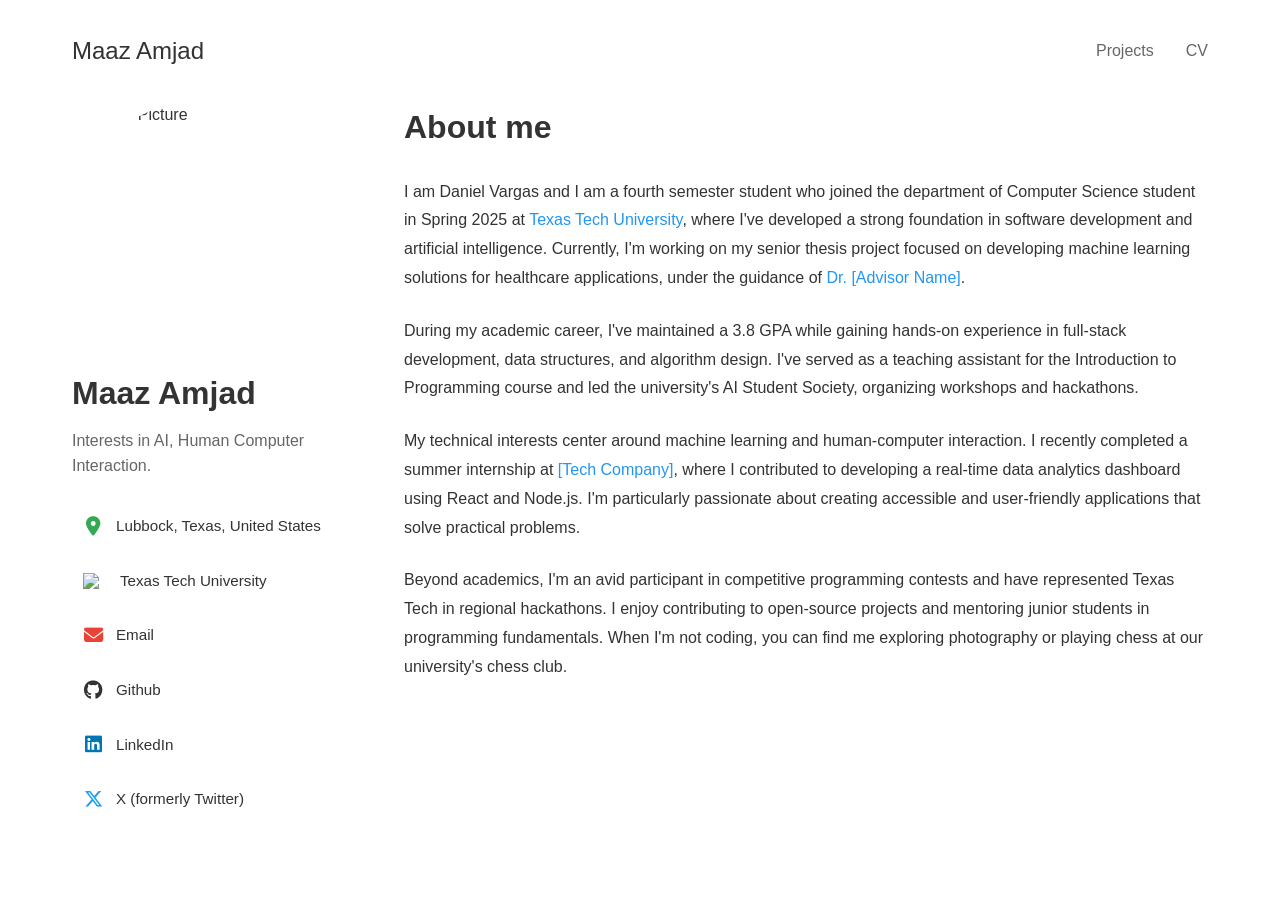
==== index.html @ a5badce0 "Name update" ====
<!DOCTYPE html>
<html lang="en">
<head>
    <meta charset="UTF-8">
    <meta name="viewport" content="width=device-width, initial-scale=1.0">
    <title>Maaz Amjad - Academic Profile</title>
    <link rel="stylesheet" href="https://cdnjs.cloudflare.com/ajax/libs/font-awesome/6.4.2/css/all.min.css">
    <style>
        * {
            margin: 0;
            padding: 0;
            box-sizing: border-box;
            font-family: 'Segoe UI', Tahoma, Geneva, Verdana, sans-serif;
        }

        body {
            background-color: #ffffff;
            color: #333;
            line-height: 1.6;
        }

        .container {
            max-width: 1200px;
            margin: 0 auto;
            padding: 2rem;
        }

        nav {
            display: flex;
            justify-content: space-between;
            align-items: center;
            margin-bottom: 2rem;
        }

        .name-title {
            font-size: 1.5rem;
            color: #333;
            text-decoration: none;
        }

        .nav-links {
            display: flex;
            gap: 2rem;
        }

        .nav-links a {
            text-decoration: none;
            color: #666;
            transition: color 0.3s;
        }

        .nav-links a:hover {
            color: #2196F3;
        }

        .profile-section {
            display: grid;
            grid-template-columns: 300px 1fr;
            gap: 2rem;
            margin-bottom: 2rem;
        }

        .profile-sidebar {
            display: flex;
            flex-direction: column;
            gap: 0.5rem;
        }

        .profile-image {
            width: 250px;
            height: 250px;
            border-radius: 50%;
            object-fit: cover;
            margin-bottom: 0.5rem;
        }

        .profile-info h1 {
            font-size: 2rem;
            margin-bottom: 0.5rem;
        }

        .interests {
            color: #666;
            margin-bottom: 1rem;
        }

        .social-links {
            display: flex;
            flex-direction: column;
            gap: 0.5rem;
        }

        .social-link {
            text-decoration: none;
            color: #333;
            display: flex;
            align-items: center;
            gap: 0.8rem;
            padding: 0.7rem;
            transition: all 0.3s ease;
            border-radius: 8px;
            font-size: 0.95rem;
        }

        .social-link i {
            width: 20px;
            text-align: center;
            font-size: 1.2rem;
        }

        .ttu-logo {
            width: 16px; /* Smaller logo size */
            height: 16px;
            margin-right: 0.5rem;
        }

        /* Colorful icons */
        .social-link.linkedin i {
            color: #0077b5;
        }

        .social-link.github i {
            color: #333;
        }

        .social-link.twitter i {
            color: #1DA1F2;
        }

        .social-link.email i {
            color: #EA4335;
        }

        .social-link.university i {
            color: #cc0000;
        }

        .social-link.location i {
            color: #34a853;
        }

        /* Hover effects */
        .social-link:hover {
            transform: translateX(5px);
            background-color: #f8f9fa;
        }

        .social-link.linkedin:hover {
            background-color: #e6f3f9;
        }

        .social-link.github:hover {
            background-color: #f6f8fa;
        }

        .social-link.twitter:hover {
            background-color: #e8f5fd;
        }

        .social-link.email:hover {
            background-color: #fef2f2;
        }

        .social-link.university:hover {
            background-color: #fff5f5;
        }

        .social-link.location:hover {
            background-color: #f2f8f4;
        }

        .main-content h2 {
            font-size: 2rem;
            color: #333;
            margin-bottom: 1.5rem;
        }

        .content-block {
            margin-bottom: 1.5rem;
            line-height: 1.8;
        }

        .highlight-link {
            color: #2196F3;
            text-decoration: none;
            transition: color 0.3s;
        }

        .highlight-link:hover {
            text-decoration: underline;
            color: #1976D2;
        }

        .content-block p {
            margin-bottom: 1rem;
        }

        @media (max-width: 768px) {
            .profile-section {
                grid-template-columns: 1fr;
            }

            .profile-sidebar {
                align-items: center;
                text-align: center;
            }

            .nav-links {
                display: none;
            }

            .social-link {
                justify-content: center;
            }
        }
    </style>
</head>
<body>
    <div class="container">
        <nav>
            <a href="index.html" class="name-title">Maaz Amjad</a>
            <div class="nav-links">
                <a href="projects.html">Projects</a>
                <a href="files/Maaz_cv.pdf" target="_blank">CV</a>
            </div>
        </nav>

        <div class="profile-section">
            <div class="profile-sidebar">
                <img src="images/profile.jpg" alt="Profile Picture" class="profile-image">
                <h1>Maaz Amjad</h1>
                <p class="interests">Interests in AI, Human Computer Interaction.</p>
                <div class="social-links">
                    <a href="#" class="social-link location">
                        <i class="fas fa-map-marker-alt"></i>
                        Lubbock, Texas, United States
                    </a>
                    <a href="https://www.ttu.edu" class="social-link university" target="_blank">
                        <img src="images/logo.png" alt="TTU Logo" class="ttu-logo">
                        Texas Tech University
                    </a>
                    <a href="mailto:maaz.amjad@ttu.edu" class="social-link email">
                        <i class="fas fa-envelope"></i>
                        Email
                    </a>
                    <a href="https://github.com/MaazAmjad" class="social-link github" target="_blank">
                        <i class="fab fa-github"></i>
                        Github
                    </a>
                    <a href="https://www.linkedin.com/in/maazmjad/" class="social-link linkedin" target="_blank">
                        <i class="fab fa-linkedin"></i>
                        LinkedIn
                    </a>
                    <a href="https://x.com/MaazAmjad13" class="social-link twitter" target="_blank">
                        <i class="fab fa-x-twitter"></i>
                        X (formerly Twitter)
                    </a>
                </div>
            </div>

            <div class="main-content">
                <h2>About me</h2>
                <div class="content-block">
                    <p> I am Daniel Vargas and I am a fourth semester student who joined the department of Computer Science student in Spring 2025 at <a href="https://www.ttu.edu" class="highlight-link" target="_blank">Texas Tech University</a>, where I've developed a strong foundation in software development and artificial intelligence. Currently, I'm working on my senior thesis project focused on developing machine learning solutions for healthcare applications, under the guidance of <a href="#" class="highlight-link">Dr. [Advisor Name]</a>.</p>
                </div>

                <div class="content-block">
                    <p>During my academic career, I've maintained a 3.8 GPA while gaining hands-on experience in full-stack development, data structures, and algorithm design. I've served as a teaching assistant for the Introduction to Programming course and led the university's AI Student Society, organizing workshops and hackathons.</p>
                </div>

                <div class="content-block">
                    <p>My technical interests center around machine learning and human-computer interaction. I recently completed a summer internship at <a href="#" class="highlight-link">[Tech Company]</a>, where I contributed to developing a real-time data analytics dashboard using React and Node.js. I'm particularly passionate about creating accessible and user-friendly applications that solve practical problems.</p>
                </div>

                <div class="content-block">
                    <p>Beyond academics, I'm an avid participant in competitive programming contests and have represented Texas Tech in regional hackathons. I enjoy contributing to open-source projects and mentoring junior students in programming fundamentals. When I'm not coding, you can find me exploring photography or playing chess at our university's chess club.</p>
                </div>
            </div>
        </div>
    </div>
</body>
</html>
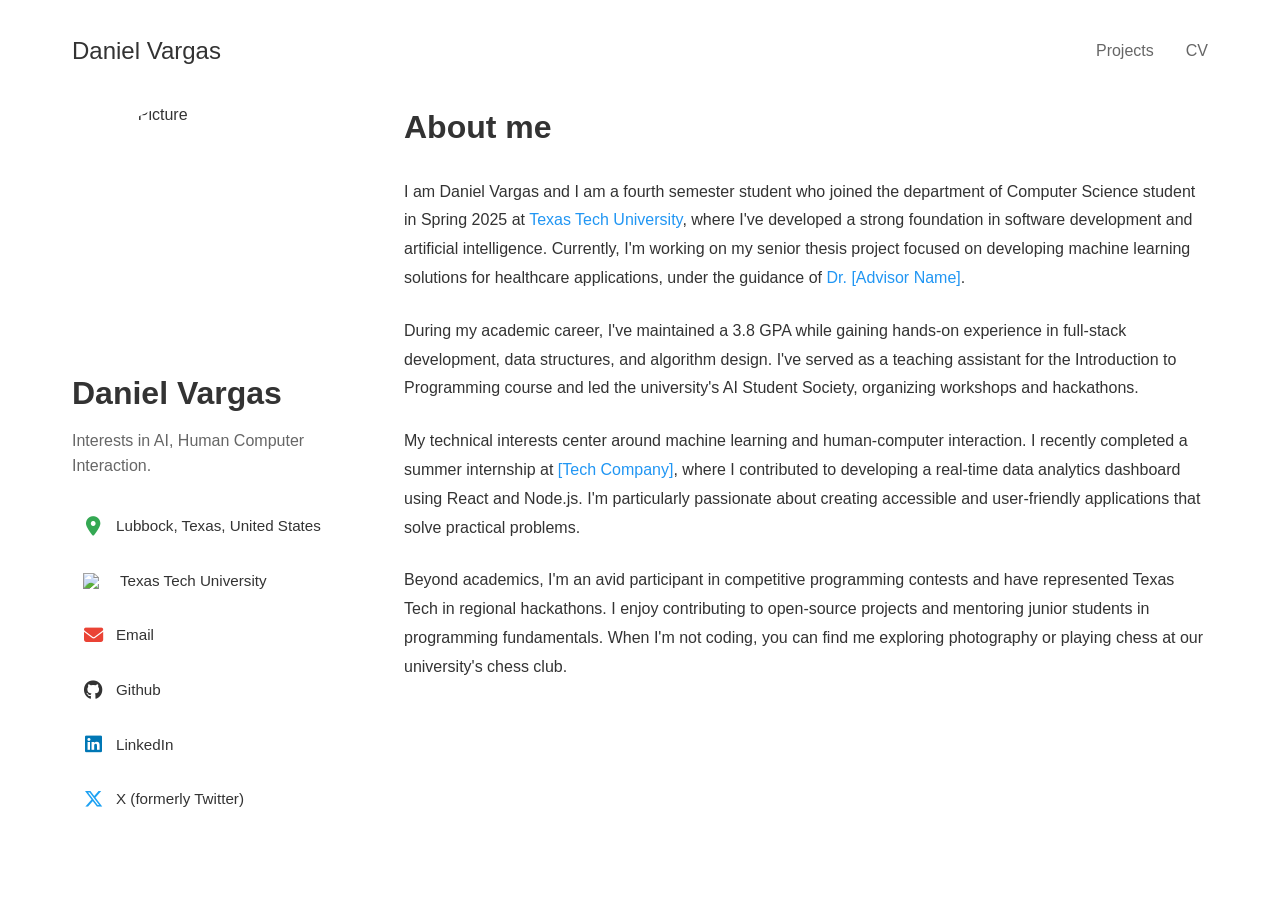
==== commit e42257d2: "pfp update" ====
--- a/index.html
+++ b/index.html
@@ -218,7 +218,7 @@
 <body>
     <div class="container">
         <nav>
-            <a href="index.html" class="name-title">Maaz Amjad</a>
+            <a href="index.html" class="name-title">Daniel Vargas</a>
             <div class="nav-links">
                 <a href="projects.html">Projects</a>
                 <a href="files/Maaz_cv.pdf" target="_blank">CV</a>
@@ -227,8 +227,8 @@
 
         <div class="profile-section">
             <div class="profile-sidebar">
-                <img src="images/profile.jpg" alt="Profile Picture" class="profile-image">
-                <h1>Maaz Amjad</h1>
+                <img src="images/profile.png" alt="Profile Picture" class="profile-image">
+                <h1>Daniel Vargas</h1>
                 <p class="interests">Interests in AI, Human Computer Interaction.</p>
                 <div class="social-links">
                     <a href="#" class="social-link location">
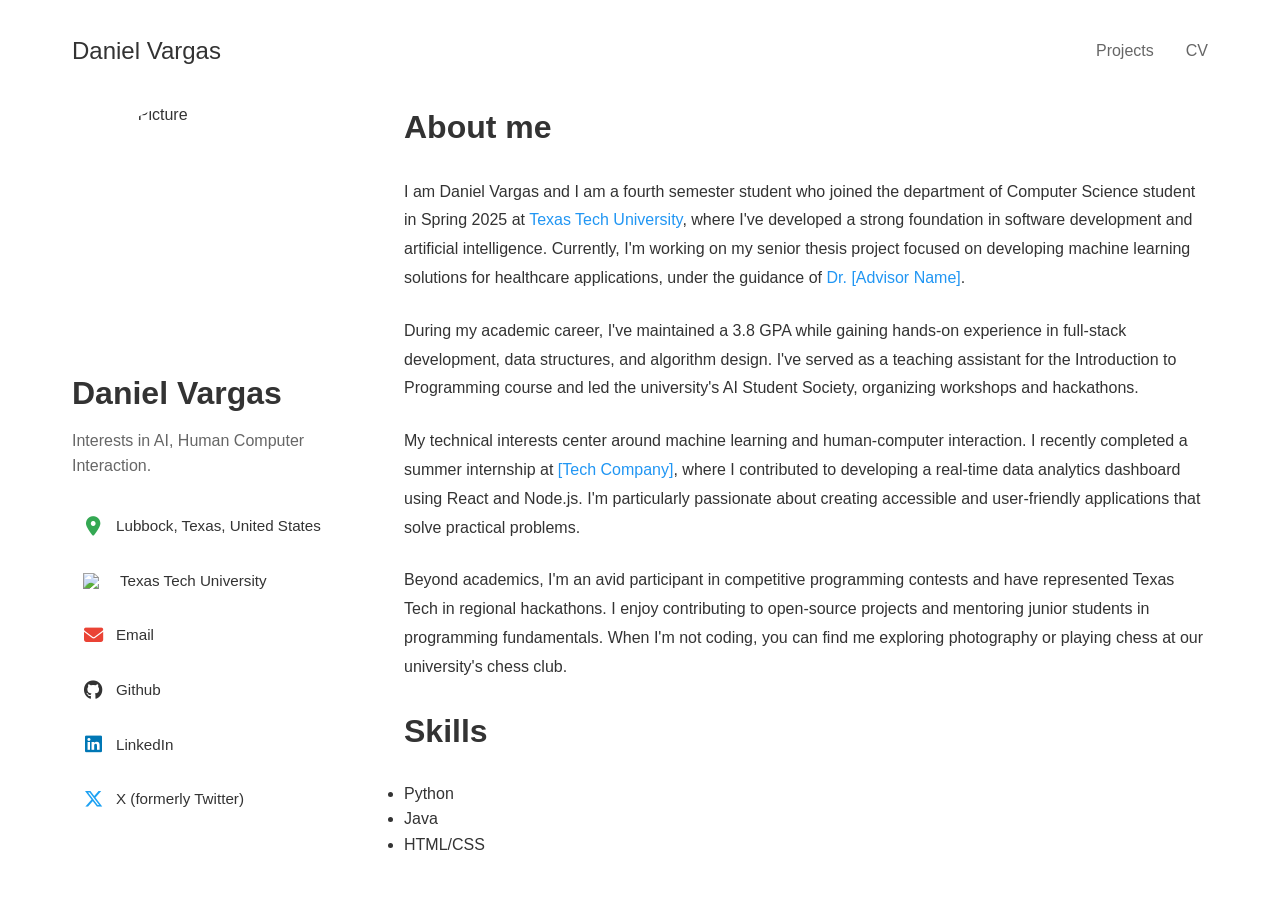
==== commit 65ff9e8e: "basis skills list" ====
--- a/index.html
+++ b/index.html
@@ -275,6 +275,17 @@
                 <div class="content-block">
                     <p>Beyond academics, I'm an avid participant in competitive programming contests and have represented Texas Tech in regional hackathons. I enjoy contributing to open-source projects and mentoring junior students in programming fundamentals. When I'm not coding, you can find me exploring photography or playing chess at our university's chess club.</p>
                 </div>
+            
+                <section class = "skills-section" id="skills">
+                    <h2>Skills</h2>
+
+                    <ul class="skills-list">
+                        <li>Python</li>
+                        <li>Java</li>
+                        <li>HTML/CSS</li>
+                    </ul>
+                </section>
+            
             </div>
         </div>
     </div>
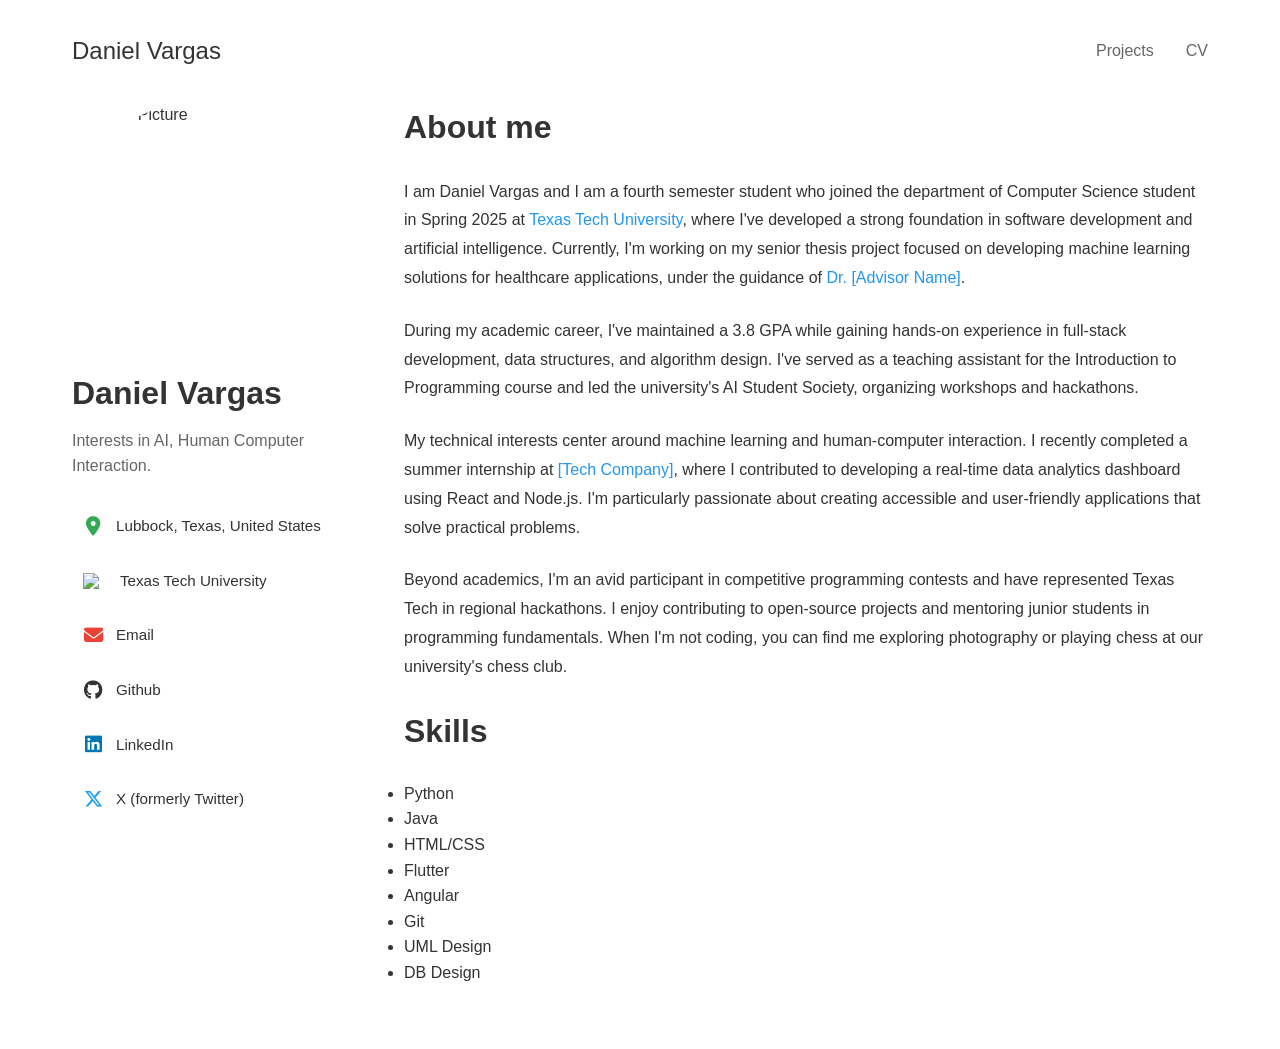
==== commit 64b3c08a: "more skills" ====
--- a/index.html
+++ b/index.html
@@ -283,6 +283,11 @@
                         <li>Python</li>
                         <li>Java</li>
                         <li>HTML/CSS</li>
+                        <li>Flutter</li>
+                        <li>Angular</li>
+                        <li>Git</li>
+                        <li>UML Design</li>
+                        <li>DB Design</li>
                     </ul>
                 </section>
             
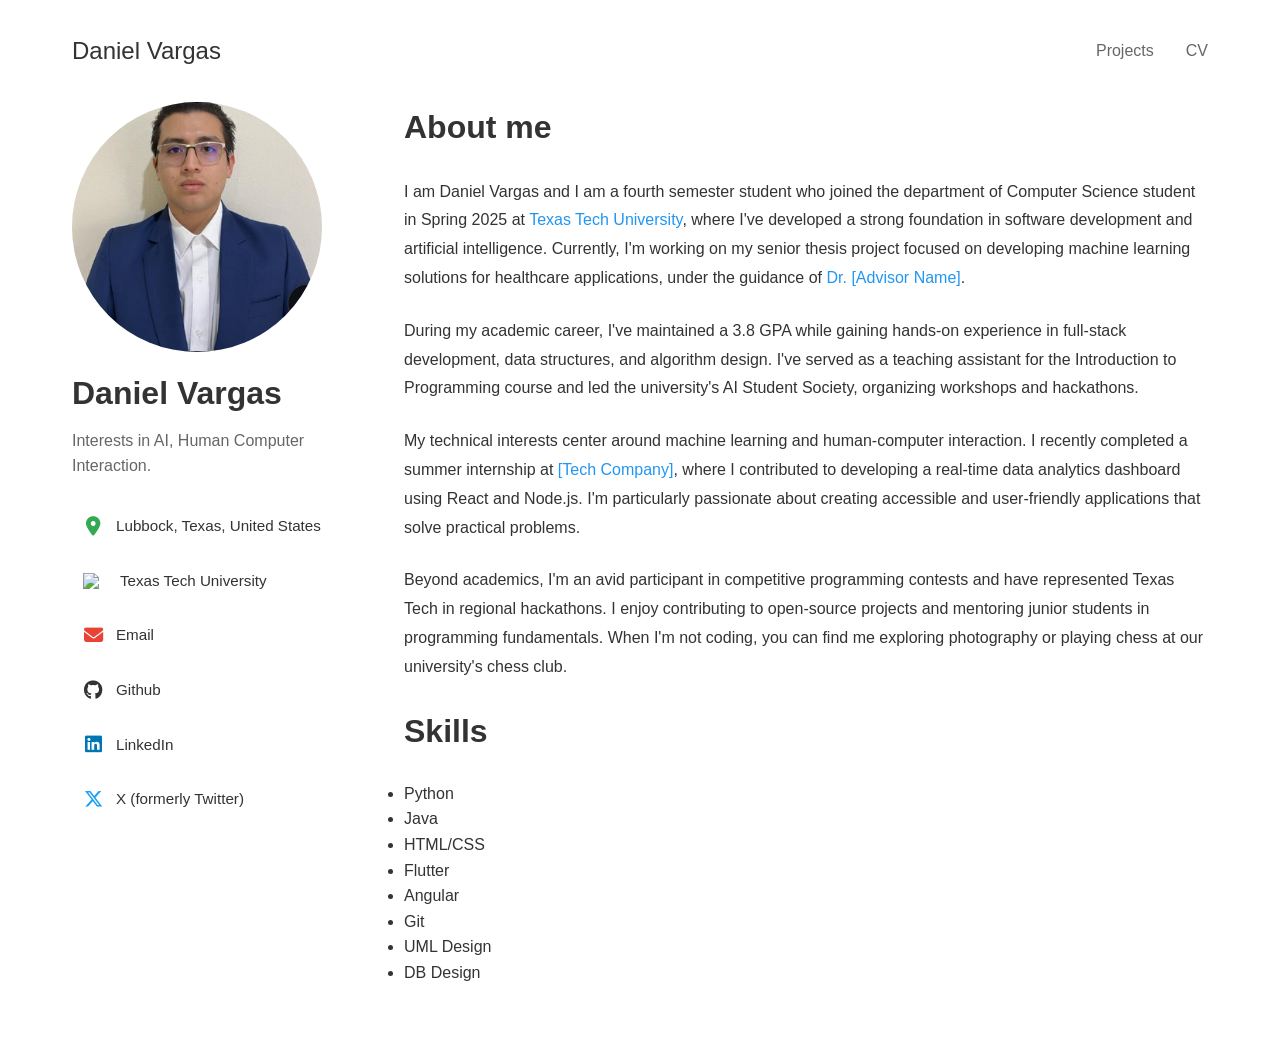
==== commit bf13ec7d: "Pages Abstraction" ====
--- a/index.html
+++ b/index.html
@@ -3,224 +3,16 @@
 <head>
     <meta charset="UTF-8">
     <meta name="viewport" content="width=device-width, initial-scale=1.0">
-    <title>Maaz Amjad - Academic Profile</title>
+    <title>Daniel Vargas - Academic Profile</title>
     <link rel="stylesheet" href="https://cdnjs.cloudflare.com/ajax/libs/font-awesome/6.4.2/css/all.min.css">
-    <style>
-        * {
-            margin: 0;
-            padding: 0;
-            box-sizing: border-box;
-            font-family: 'Segoe UI', Tahoma, Geneva, Verdana, sans-serif;
-        }
-
-        body {
-            background-color: #ffffff;
-            color: #333;
-            line-height: 1.6;
-        }
-
-        .container {
-            max-width: 1200px;
-            margin: 0 auto;
-            padding: 2rem;
-        }
-
-        nav {
-            display: flex;
-            justify-content: space-between;
-            align-items: center;
-            margin-bottom: 2rem;
-        }
-
-        .name-title {
-            font-size: 1.5rem;
-            color: #333;
-            text-decoration: none;
-        }
-
-        .nav-links {
-            display: flex;
-            gap: 2rem;
-        }
-
-        .nav-links a {
-            text-decoration: none;
-            color: #666;
-            transition: color 0.3s;
-        }
-
-        .nav-links a:hover {
-            color: #2196F3;
-        }
-
-        .profile-section {
-            display: grid;
-            grid-template-columns: 300px 1fr;
-            gap: 2rem;
-            margin-bottom: 2rem;
-        }
-
-        .profile-sidebar {
-            display: flex;
-            flex-direction: column;
-            gap: 0.5rem;
-        }
-
-        .profile-image {
-            width: 250px;
-            height: 250px;
-            border-radius: 50%;
-            object-fit: cover;
-            margin-bottom: 0.5rem;
-        }
-
-        .profile-info h1 {
-            font-size: 2rem;
-            margin-bottom: 0.5rem;
-        }
-
-        .interests {
-            color: #666;
-            margin-bottom: 1rem;
-        }
-
-        .social-links {
-            display: flex;
-            flex-direction: column;
-            gap: 0.5rem;
-        }
-
-        .social-link {
-            text-decoration: none;
-            color: #333;
-            display: flex;
-            align-items: center;
-            gap: 0.8rem;
-            padding: 0.7rem;
-            transition: all 0.3s ease;
-            border-radius: 8px;
-            font-size: 0.95rem;
-        }
-
-        .social-link i {
-            width: 20px;
-            text-align: center;
-            font-size: 1.2rem;
-        }
-
-        .ttu-logo {
-            width: 16px; /* Smaller logo size */
-            height: 16px;
-            margin-right: 0.5rem;
-        }
-
-        /* Colorful icons */
-        .social-link.linkedin i {
-            color: #0077b5;
-        }
-
-        .social-link.github i {
-            color: #333;
-        }
-
-        .social-link.twitter i {
-            color: #1DA1F2;
-        }
-
-        .social-link.email i {
-            color: #EA4335;
-        }
-
-        .social-link.university i {
-            color: #cc0000;
-        }
-
-        .social-link.location i {
-            color: #34a853;
-        }
-
-        /* Hover effects */
-        .social-link:hover {
-            transform: translateX(5px);
-            background-color: #f8f9fa;
-        }
-
-        .social-link.linkedin:hover {
-            background-color: #e6f3f9;
-        }
-
-        .social-link.github:hover {
-            background-color: #f6f8fa;
-        }
-
-        .social-link.twitter:hover {
-            background-color: #e8f5fd;
-        }
-
-        .social-link.email:hover {
-            background-color: #fef2f2;
-        }
-
-        .social-link.university:hover {
-            background-color: #fff5f5;
-        }
-
-        .social-link.location:hover {
-            background-color: #f2f8f4;
-        }
-
-        .main-content h2 {
-            font-size: 2rem;
-            color: #333;
-            margin-bottom: 1.5rem;
-        }
-
-        .content-block {
-            margin-bottom: 1.5rem;
-            line-height: 1.8;
-        }
-
-        .highlight-link {
-            color: #2196F3;
-            text-decoration: none;
-            transition: color 0.3s;
-        }
-
-        .highlight-link:hover {
-            text-decoration: underline;
-            color: #1976D2;
-        }
-
-        .content-block p {
-            margin-bottom: 1rem;
-        }
-
-        @media (max-width: 768px) {
-            .profile-section {
-                grid-template-columns: 1fr;
-            }
-
-            .profile-sidebar {
-                align-items: center;
-                text-align: center;
-            }
-
-            .nav-links {
-                display: none;
-            }
-
-            .social-link {
-                justify-content: center;
-            }
-        }
-    </style>
+    <link rel="stylesheet" href="styles.css">
 </head>
 <body>
     <div class="container">
         <nav>
             <a href="index.html" class="name-title">Daniel Vargas</a>
             <div class="nav-links">
-                <a href="projects.html">Projects</a>
+                <a href="projects/index.html">Projects</a>
                 <a href="files/Maaz_cv.pdf" target="_blank">CV</a>
             </div>
         </nav>
--- a/styles.css
+++ b/styles.css
@@ -0,0 +1,207 @@
+* {
+    margin: 0;
+    padding: 0;
+    box-sizing: border-box;
+    font-family: 'Segoe UI', Tahoma, Geneva, Verdana, sans-serif;
+}
+
+body {
+    background-color: #ffffff;
+    color: #333;
+    line-height: 1.6;
+}
+
+.container {
+    max-width: 1200px;
+    margin: 0 auto;
+    padding: 2rem;
+}
+
+nav {
+    display: flex;
+    justify-content: space-between;
+    align-items: center;
+    margin-bottom: 2rem;
+}
+
+.name-title {
+    font-size: 1.5rem;
+    color: #333;
+    text-decoration: none;
+}
+
+.nav-links {
+    display: flex;
+    gap: 2rem;
+}
+
+.nav-links a {
+    text-decoration: none;
+    color: #666;
+    transition: color 0.3s;
+}
+
+.nav-links a:hover {
+    color: #2196F3;
+}
+
+.profile-section {
+    display: grid;
+    grid-template-columns: 300px 1fr;
+    gap: 2rem;
+    margin-bottom: 2rem;
+}
+
+.profile-sidebar {
+    display: flex;
+    flex-direction: column;
+    gap: 0.5rem;
+}
+
+.profile-image {
+    width: 250px;
+    height: 250px;
+    border-radius: 50%;
+    object-fit: cover;
+    margin-bottom: 0.5rem;
+}
+
+.profile-info h1 {
+    font-size: 2rem;
+    margin-bottom: 0.5rem;
+}
+
+.interests {
+    color: #666;
+    margin-bottom: 1rem;
+}
+
+.social-links {
+    display: flex;
+    flex-direction: column;
+    gap: 0.5rem;
+}
+
+.social-link {
+    text-decoration: none;
+    color: #333;
+    display: flex;
+    align-items: center;
+    gap: 0.8rem;
+    padding: 0.7rem;
+    transition: all 0.3s ease;
+    border-radius: 8px;
+    font-size: 0.95rem;
+}
+
+.social-link i {
+    width: 20px;
+    text-align: center;
+    font-size: 1.2rem;
+}
+
+.ttu-logo {
+    width: 16px; /* Smaller logo size */
+    height: 16px;
+    margin-right: 0.5rem;
+}
+
+/* Colorful icons */
+.social-link.linkedin i {
+    color: #0077b5;
+}
+
+.social-link.github i {
+    color: #333;
+}
+
+.social-link.twitter i {
+    color: #1DA1F2;
+}
+
+.social-link.email i {
+    color: #EA4335;
+}
+
+.social-link.university i {
+    color: #cc0000;
+}
+
+.social-link.location i {
+    color: #34a853;
+}
+
+/* Hover effects */
+.social-link:hover {
+    transform: translateX(5px);
+    background-color: #f8f9fa;
+}
+
+.social-link.linkedin:hover {
+    background-color: #e6f3f9;
+}
+
+.social-link.github:hover {
+    background-color: #f6f8fa;
+}
+
+.social-link.twitter:hover {
+    background-color: #e8f5fd;
+}
+
+.social-link.email:hover {
+    background-color: #fef2f2;
+}
+
+.social-link.university:hover {
+    background-color: #fff5f5;
+}
+
+.social-link.location:hover {
+    background-color: #f2f8f4;
+}
+
+.main-content h2 {
+    font-size: 2rem;
+    color: #333;
+    margin-bottom: 1.5rem;
+}
+
+.content-block {
+    margin-bottom: 1.5rem;
+    line-height: 1.8;
+}
+
+.highlight-link {
+    color: #2196F3;
+    text-decoration: none;
+    transition: color 0.3s;
+}
+
+.highlight-link:hover {
+    text-decoration: underline;
+    color: #1976D2;
+}
+
+.content-block p {
+    margin-bottom: 1rem;
+}
+
+@media (max-width: 768px) {
+    .profile-section {
+        grid-template-columns: 1fr;
+    }
+
+    .profile-sidebar {
+        align-items: center;
+        text-align: center;
+    }
+
+    .nav-links {
+        display: none;
+    }
+
+    .social-link {
+        justify-content: center;
+    }
+}
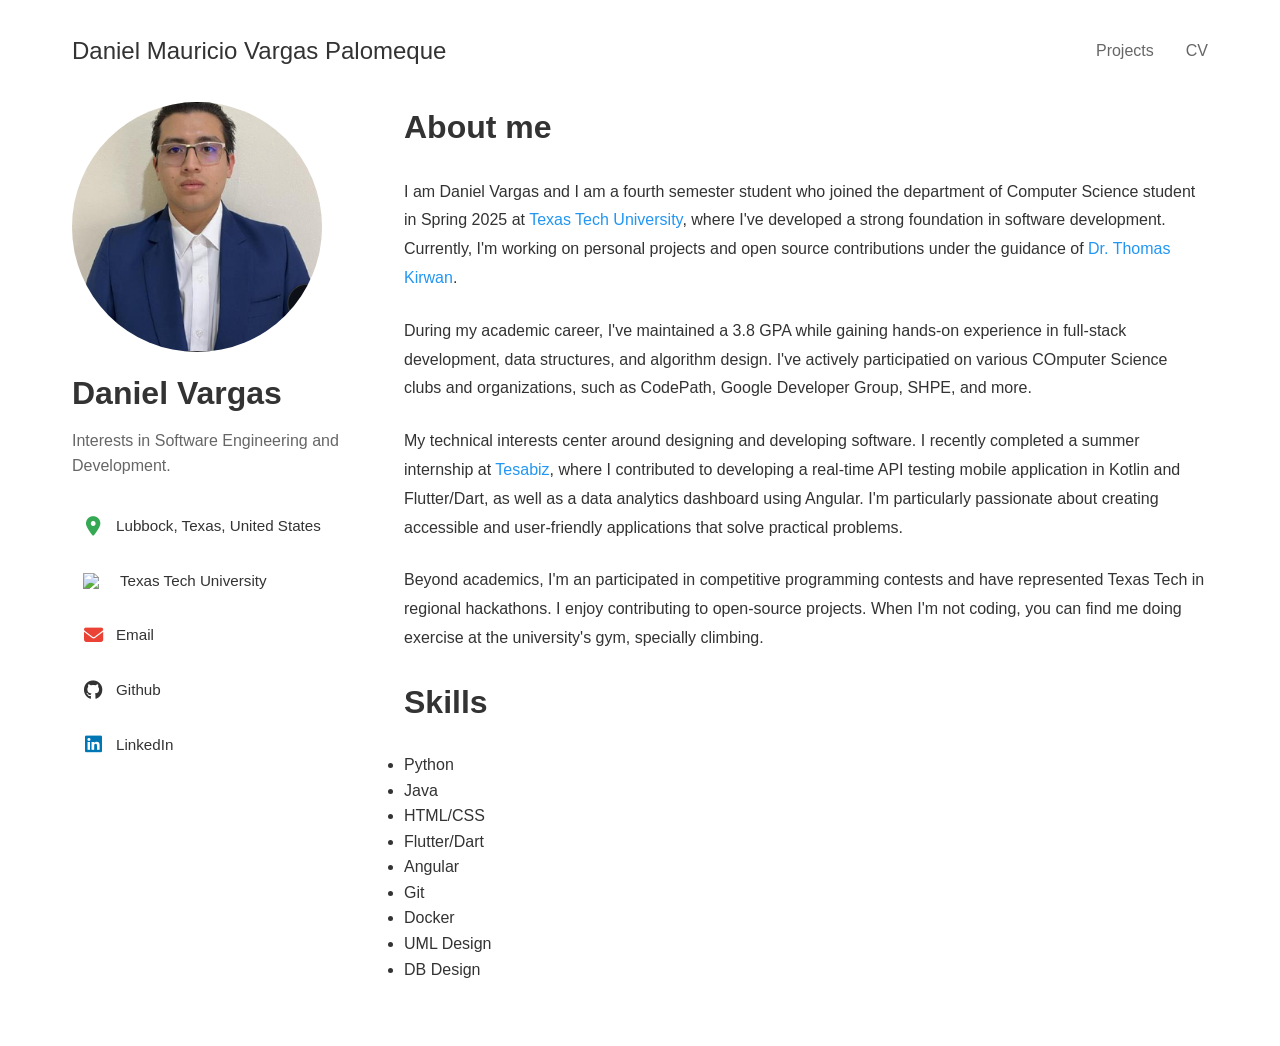
==== commit 908e7d8e: "Main landing page clean up" ====
--- a/index.html
+++ b/index.html
@@ -10,10 +10,11 @@
 <body>
     <div class="container">
         <nav>
-            <a href="index.html" class="name-title">Daniel Vargas</a>
+            <a href="index.html" class="name-title">Daniel Mauricio Vargas Palomeque</a>
             <div class="nav-links">
                 <a href="projects/index.html">Projects</a>
-                <a href="files/Maaz_cv.pdf" target="_blank">CV</a>
+                <!-- <a href="files/Vargas_cv.pdf" target="_blank">CV</a> -->
+                <a href="cv/index.html">CV</a>
             </div>
         </nav>
 
@@ -21,7 +22,7 @@
             <div class="profile-sidebar">
                 <img src="images/profile.png" alt="Profile Picture" class="profile-image">
                 <h1>Daniel Vargas</h1>
-                <p class="interests">Interests in AI, Human Computer Interaction.</p>
+                <p class="interests">Interests in Software Engineering and Development.</p>
                 <div class="social-links">
                     <a href="#" class="social-link location">
                         <i class="fas fa-map-marker-alt"></i>
@@ -31,41 +32,52 @@
                         <img src="images/logo.png" alt="TTU Logo" class="ttu-logo">
                         Texas Tech University
                     </a>
-                    <a href="mailto:maaz.amjad@ttu.edu" class="social-link email">
+                    <a href="mailto:var28790@ttu.edu" class="social-link email">
                         <i class="fas fa-envelope"></i>
                         Email
                     </a>
-                    <a href="https://github.com/MaazAmjad" class="social-link github" target="_blank">
+                    <a href="https://github.com/DanMauVarPal" class="social-link github" target="_blank">
                         <i class="fab fa-github"></i>
                         Github
                     </a>
-                    <a href="https://www.linkedin.com/in/maazmjad/" class="social-link linkedin" target="_blank">
+                    <a href="https://www.linkedin.com/in/danmauvarpal/" class="social-link linkedin" target="_blank">
                         <i class="fab fa-linkedin"></i>
                         LinkedIn
                     </a>
-                    <a href="https://x.com/MaazAmjad13" class="social-link twitter" target="_blank">
+                    <!-- <a href="https://x.com/MaazAmjad13" class="social-link twitter" target="_blank">
                         <i class="fab fa-x-twitter"></i>
                         X (formerly Twitter)
-                    </a>
+                    </a> -->
                 </div>
             </div>
 
             <div class="main-content">
                 <h2>About me</h2>
                 <div class="content-block">
-                    <p> I am Daniel Vargas and I am a fourth semester student who joined the department of Computer Science student in Spring 2025 at <a href="https://www.ttu.edu" class="highlight-link" target="_blank">Texas Tech University</a>, where I've developed a strong foundation in software development and artificial intelligence. Currently, I'm working on my senior thesis project focused on developing machine learning solutions for healthcare applications, under the guidance of <a href="#" class="highlight-link">Dr. [Advisor Name]</a>.</p>
+                    <p> I am Daniel Vargas and I am a fourth semester student who joined the department of Computer Science 
+                        student in Spring 2025 at <a href="https://www.ttu.edu" class="highlight-link" target="_blank">Texas Tech University</a>, 
+                        where I've developed a strong foundation in software development. Currently, I'm working on personal 
+                        projects and open source contributions under the guidance of <a href="#" class="highlight-link">Dr. Thomas Kirwan</a>.</p>
                 </div>
 
                 <div class="content-block">
-                    <p>During my academic career, I've maintained a 3.8 GPA while gaining hands-on experience in full-stack development, data structures, and algorithm design. I've served as a teaching assistant for the Introduction to Programming course and led the university's AI Student Society, organizing workshops and hackathons.</p>
+                    <p>During my academic career, I've maintained a 3.8 GPA while gaining hands-on experience in full-stack development, 
+                        data structures, and algorithm design. I've actively participatied on various COmputer Science clubs and organizations, 
+                        such as CodePath, Google Developer Group, SHPE, and more.</p>
                 </div>
 
                 <div class="content-block">
-                    <p>My technical interests center around machine learning and human-computer interaction. I recently completed a summer internship at <a href="#" class="highlight-link">[Tech Company]</a>, where I contributed to developing a real-time data analytics dashboard using React and Node.js. I'm particularly passionate about creating accessible and user-friendly applications that solve practical problems.</p>
+                    <p>My technical interests center around designing and developing software. I recently completed 
+                        a summer internship at <a href="https://www.linkedin.com/company/tesabiz/" class="highlight-link">Tesabiz</a>, 
+                        where I contributed to developing a real-time API testing mobile application in Kotlin and Flutter/Dart, 
+                        as well as a data analytics dashboard using Angular. I'm particularly passionate about creating accessible 
+                        and user-friendly applications that solve practical problems.</p>
                 </div>
 
                 <div class="content-block">
-                    <p>Beyond academics, I'm an avid participant in competitive programming contests and have represented Texas Tech in regional hackathons. I enjoy contributing to open-source projects and mentoring junior students in programming fundamentals. When I'm not coding, you can find me exploring photography or playing chess at our university's chess club.</p>
+                    <p>Beyond academics, I'm an participated in competitive programming contests and have represented Texas Tech 
+                        in regional hackathons. I enjoy contributing to open-source projects. When I'm not coding, you can find me 
+                        doing exercise at the university's gym, specially climbing.</p>
                 </div>
             
                 <section class = "skills-section" id="skills">
@@ -75,9 +87,10 @@
                         <li>Python</li>
                         <li>Java</li>
                         <li>HTML/CSS</li>
-                        <li>Flutter</li>
+                        <li>Flutter/Dart</li>
                         <li>Angular</li>
                         <li>Git</li>
+                        <li>Docker</li>
                         <li>UML Design</li>
                         <li>DB Design</li>
                     </ul>
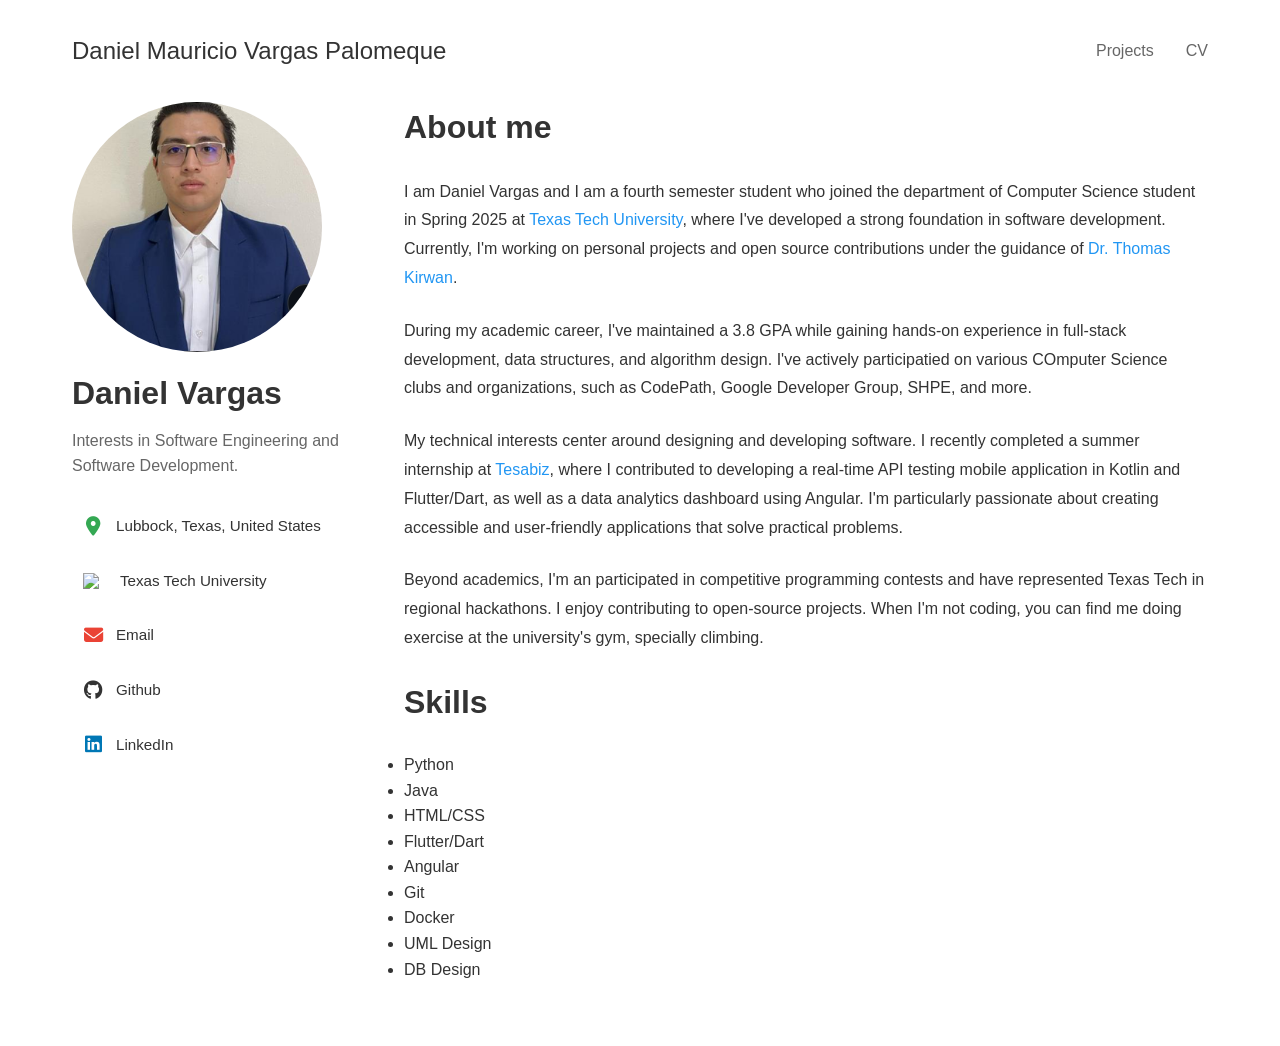
==== commit 57f571ee: "Info update" ====
--- a/index.html
+++ b/index.html
@@ -13,7 +13,6 @@
             <a href="index.html" class="name-title">Daniel Mauricio Vargas Palomeque</a>
             <div class="nav-links">
                 <a href="projects/index.html">Projects</a>
-                <!-- <a href="files/Vargas_cv.pdf" target="_blank">CV</a> -->
                 <a href="cv/index.html">CV</a>
             </div>
         </nav>
@@ -22,7 +21,7 @@
             <div class="profile-sidebar">
                 <img src="images/profile.png" alt="Profile Picture" class="profile-image">
                 <h1>Daniel Vargas</h1>
-                <p class="interests">Interests in Software Engineering and Development.</p>
+                <p class="interests">Interests in Software Engineering and Software Development.</p>
                 <div class="social-links">
                     <a href="#" class="social-link location">
                         <i class="fas fa-map-marker-alt"></i>
